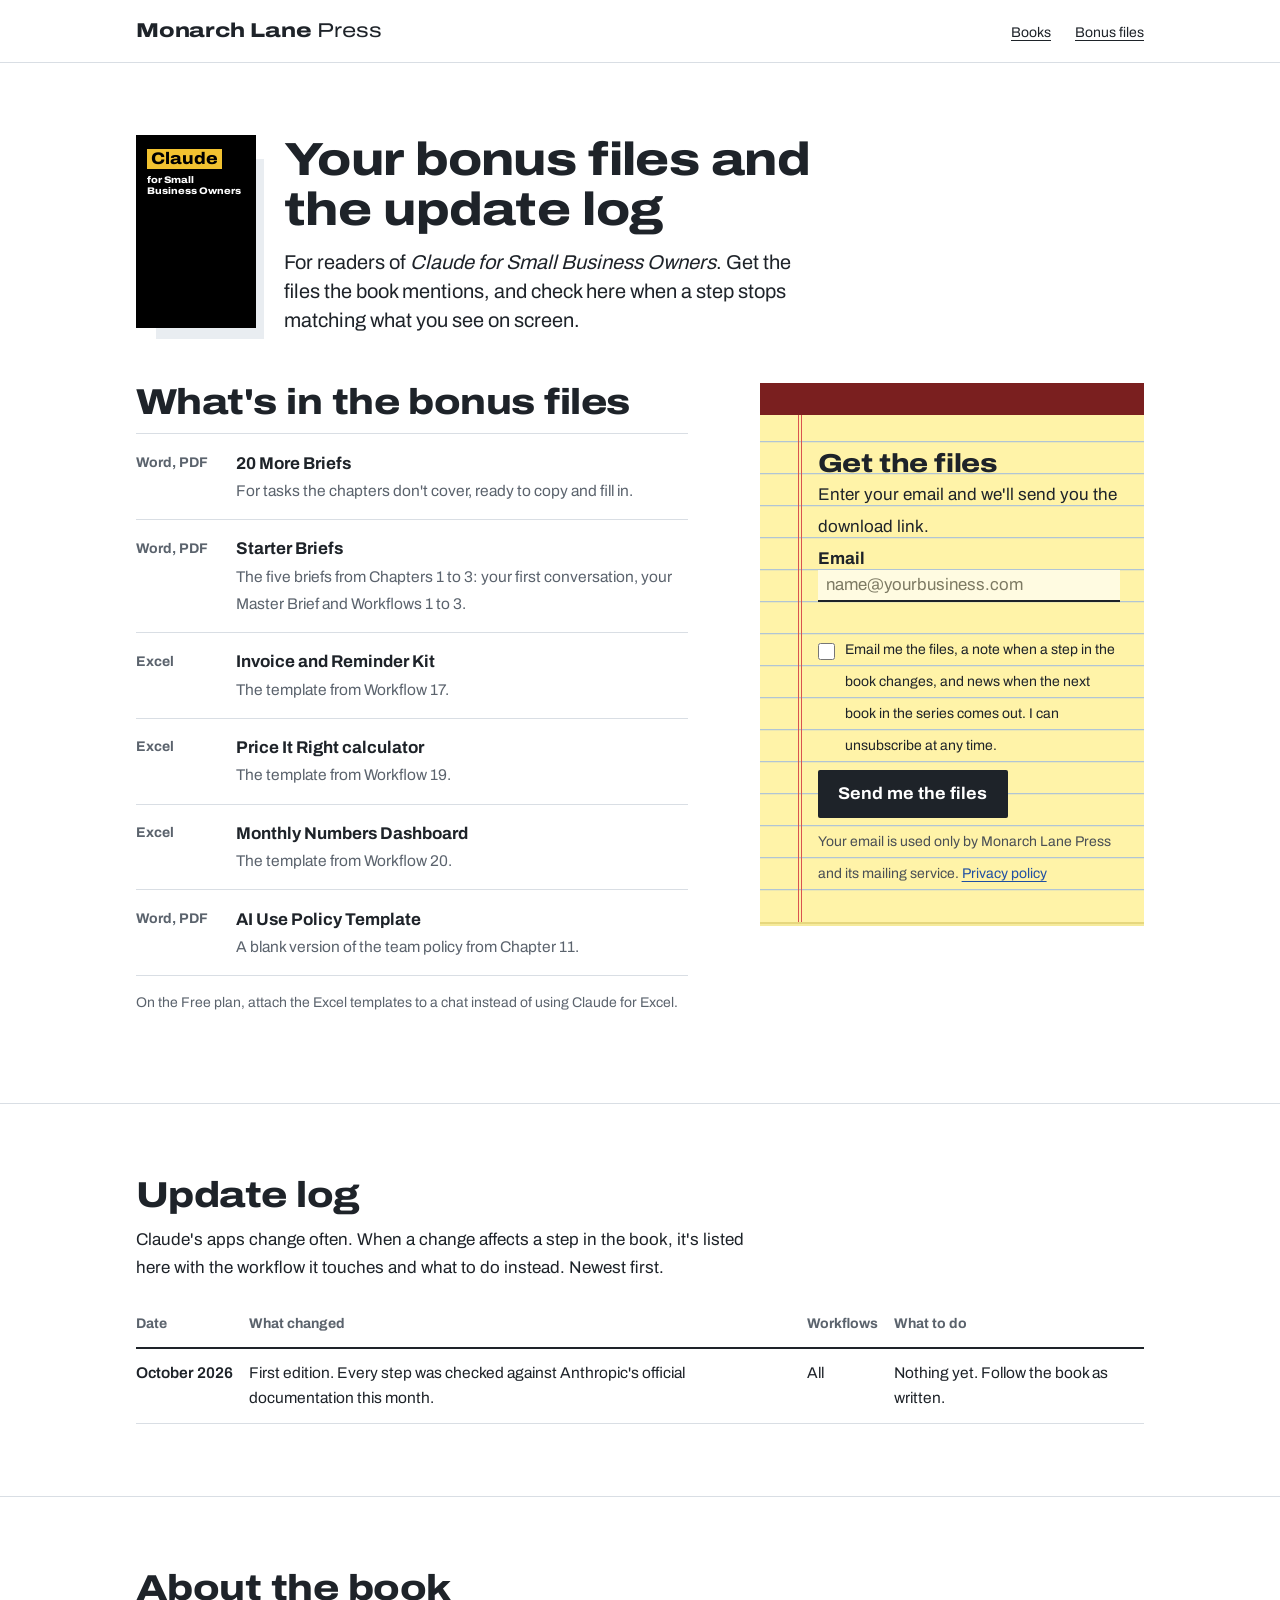
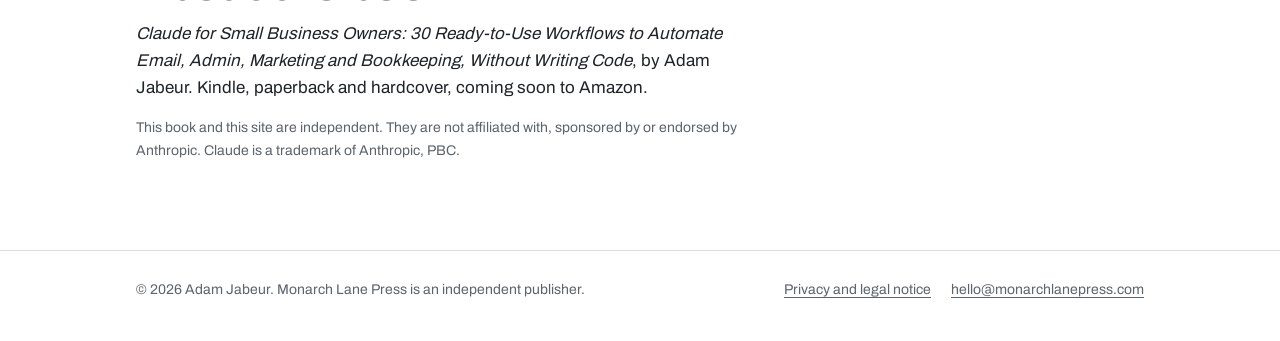
==== claude/index.html @ 0bfda78f "Publish the Monarch Lane Press website Home page, Book 1 page with bonus files sign-up and update lo" ====
<!doctype html>
<html lang="en">
<head>
  <meta charset="utf-8">
  <meta name="viewport" content="width=device-width, initial-scale=1">
  <title>Claude for Small Business Owners: bonus files and update log</title>
  <meta name="description" content="Free bonus files for readers of Claude for Small Business Owners: 20 more briefs, the starter briefs, three Excel templates and a team policy template. Plus the update log.">
  <link rel="icon" href="/favicon.svg" type="image/svg+xml">
  <link rel="preload" href="/assets/fonts/archivo-latin-wdth-normal.woff2" as="font" type="font/woff2" crossorigin>
  <link rel="stylesheet" href="/assets/site.css">
</head>
<body>
  <a class="skip" href="#main">Skip to content</a>

  <header class="masthead">
    <div class="wrap">
      <a class="wordmark" href="/">Monarch Lane <span>Press</span></a>
      <nav aria-label="Main">
        <a href="/#books">Books</a>
        <a href="/claude/" aria-current="page">Bonus files</a>
      </nav>
    </div>
  </header>

  <main id="main">
    <section>
      <div class="wrap">
        <div class="reader-head">
          <div class="cover small" aria-hidden="true">
            <span class="c-label">Claude</span>
            <span class="c-title">for Small Business Owners</span>
            <img src="/claude/cover.jpg" alt="" onerror="this.remove()">
          </div>
          <div>
            <h1>Your bonus files and the update log</h1>
            <p class="lede">For readers of <em>Claude for Small Business Owners</em>. Get the files the book mentions, and check here when a step stops matching what you see on screen.</p>
          </div>
        </div>

        <div class="reader">
          <div>
            <h2>What's in the bonus files</h2>
            <ul class="inside">
              <li>
                <span class="fmt">Word, PDF</span>
                <span><strong>20 More Briefs</strong><span class="desc">For tasks the chapters don't cover, ready to copy and fill in.</span></span>
              </li>
              <li>
                <span class="fmt">Word, PDF</span>
                <span><strong>Starter Briefs</strong><span class="desc">The five briefs from Chapters 1 to 3: your first conversation, your Master Brief and Workflows 1 to 3.</span></span>
              </li>
              <li>
                <span class="fmt">Excel</span>
                <span><strong>Invoice and Reminder Kit</strong><span class="desc">The template from Workflow 17.</span></span>
              </li>
              <li>
                <span class="fmt">Excel</span>
                <span><strong>Price It Right calculator</strong><span class="desc">The template from Workflow 19.</span></span>
              </li>
              <li>
                <span class="fmt">Excel</span>
                <span><strong>Monthly Numbers Dashboard</strong><span class="desc">The template from Workflow 20.</span></span>
              </li>
              <li>
                <span class="fmt">Word, PDF</span>
                <span><strong>AI Use Policy Template</strong><span class="desc">A blank version of the team policy from Chapter 11.</span></span>
              </li>
            </ul>
            <p class="small" style="margin-top:1rem">On the Free plan, attach the Excel templates to a chat instead of using Claude for Excel.</p>
          </div>

          <form class="pad" id="signup" data-signup data-label="Send me the files"
                data-done="Almost done. Open the email from Monarch Lane Press and click the confirmation link. Your files are one click away."
                novalidate>
            <div class="pad-top" aria-hidden="true"></div>
            <h2>Get the files</h2>
            <p>Enter your email and we'll send you the download link.</p>
            <label for="email">Email</label>
            <input id="email" type="email" name="email" autocomplete="email" required placeholder="name@yourbusiness.com">
            <label class="consent">
              <input type="checkbox" name="consent" required>
              <span>Email me the files, a note when a step in the book changes, and news when the next book in the series comes out. I can unsubscribe at any time.</span>
            </label>
            <div class="hp" aria-hidden="true">
              <label for="company">Company</label>
              <input id="company" type="text" name="company" tabindex="-1" autocomplete="off">
            </div>
            <button class="button" type="submit">Send me the files</button>
            <p class="msg" role="status" aria-live="polite"></p>
            <p class="fine">Your email is used only by Monarch Lane Press and its mailing service. <a href="/privacy/">Privacy policy</a></p>
          </form>
        </div>
      </div>
    </section>

    <section id="updates">
      <div class="wrap">
        <h2>Update log</h2>
        <p>Claude's apps change often. When a change affects a step in the book, it's listed here with the workflow it touches and what to do instead. Newest first.</p>
        <table class="log">
          <thead>
            <tr>
              <th scope="col">Date</th>
              <th scope="col">What changed</th>
              <th scope="col">Workflows</th>
              <th scope="col">What to do</th>
            </tr>
          </thead>
          <tbody>
            <tr>
              <td data-label="Date">October 2026</td>
              <td data-label="What changed">First edition. Every step was checked against Anthropic's official documentation this month.</td>
              <td data-label="Workflows">All</td>
              <td data-label="What to do">Nothing yet. Follow the book as written.</td>
            </tr>
          </tbody>
        </table>
      </div>
    </section>

    <section>
      <div class="wrap">
        <h2>About the book</h2>
        <p><em>Claude for Small Business Owners: 30 Ready-to-Use Workflows to Automate Email, Admin, Marketing and Bookkeeping, Without Writing Code</em>, by Adam Jabeur. Kindle, paperback and hardcover, coming soon to Amazon.</p>
        <p class="small">This book and this site are independent. They are not affiliated with, sponsored by or endorsed by Anthropic. Claude is a trademark of Anthropic, PBC.</p>
      </div>
    </section>
  </main>

  <footer class="footer">
    <div class="wrap">
      <p>&copy; 2026 Adam Jabeur. Monarch Lane Press is an independent publisher.</p>
      <nav aria-label="Footer">
        <a href="/privacy/">Privacy and legal notice</a>
        <a href="mailto:hello@monarchlanepress.com">hello@monarchlanepress.com</a>
      </nav>
    </div>
  </footer>
  <script src="/assets/signup.js" defer></script>
</body>
</html>
---- assets/site.css ----
/* Monarch Lane Press
   Palette: white page, graphite ink, ledger-blue links,
   and one loud object per page: the legal pad (sign-up) or the book cover. */

@font-face {
  font-family: "Archivo";
  font-style: normal;
  font-display: swap;
  font-weight: 100 900;
  font-stretch: 62% 125%;
  src: url("fonts/archivo-latin-wdth-normal.woff2") format("woff2-variations");
  unicode-range: U+0000-00FF, U+0131, U+0152-0153, U+02BB-02BC, U+02C6, U+02DA, U+02DC,
    U+0304, U+0308, U+0329, U+2000-206F, U+2074, U+20AC, U+2122, U+2191, U+2193, U+2212,
    U+2215, U+FEFF, U+FFFD;
}
@font-face {
  font-family: "Archivo";
  font-style: normal;
  font-display: swap;
  font-weight: 100 900;
  font-stretch: 62% 125%;
  src: url("fonts/archivo-latin-ext-wdth-normal.woff2") format("woff2-variations");
  unicode-range: U+0100-02AF, U+0304, U+0308, U+0329, U+1E00-1E9F, U+1EF2-1EFF, U+2020,
    U+20A0-20AB, U+20AD-20C0, U+2113, U+2C60-2C7F, U+A720-A7FF;
}

:root {
  --paper: #ffffff;
  --ink: #1e2329;
  --muted: #5b636d;
  --rule: #d9dee4;
  --link: #1f4fa3;
  --pad: #fff3a8;
  --pad-line: #9db9e0;
  --pad-margin: #d9534f;
  --cover: #000000;
  --gold: #f2c230;
  --focus: #1f4fa3;

  --step--1: 0.875rem;
  --step-0: 1.0625rem;
  --step-1: 1.25rem;
  --step-2: 1.625rem;
  --step-3: 2.25rem;
  --step-4: clamp(2.25rem, 1.4rem + 3.6vw, 3.75rem);

  --measure: 38rem;
  --gutter: clamp(1rem, 4vw, 2.5rem);
}

*,
*::before,
*::after {
  box-sizing: border-box;
}

html {
  -webkit-text-size-adjust: 100%;
}

body {
  margin: 0;
  background: var(--paper);
  color: var(--ink);
  font-family: "Archivo", "Helvetica Neue", Arial, sans-serif;
  font-size: var(--step-0);
  font-stretch: 100%;
  line-height: 1.6;
  font-weight: 400;
}

img {
  max-width: 100%;
  display: block;
}

a {
  color: var(--link);
  text-decoration-thickness: 1px;
  text-underline-offset: 0.18em;
}
a:hover {
  text-decoration-thickness: 2px;
}

:focus-visible {
  outline: 3px solid var(--focus);
  outline-offset: 3px;
}

.skip {
  position: absolute;
  left: -999px;
}
.skip:focus {
  left: var(--gutter);
  top: 0.5rem;
  background: var(--paper);
  padding: 0.5rem 0.75rem;
  z-index: 10;
}

.wrap {
  max-width: 68rem;
  margin: 0 auto;
  padding: 0 var(--gutter);
}

/* Masthead */

.masthead {
  border-bottom: 1px solid var(--rule);
}
.masthead .wrap {
  display: flex;
  align-items: baseline;
  justify-content: space-between;
  gap: 1rem;
  padding-top: 1.1rem;
  padding-bottom: 1.1rem;
  flex-wrap: wrap;
}
.wordmark {
  font-stretch: 125%;
  font-weight: 800;
  font-size: var(--step-1);
  letter-spacing: -0.01em;
  color: var(--ink);
  text-decoration: none;
  line-height: 1;
}
.wordmark span {
  font-weight: 400;
}
.masthead nav a {
  margin-left: 1.25rem;
  font-size: var(--step--1);
  color: var(--ink);
}
.masthead nav a:first-child {
  margin-left: 0;
}

/* Type */

h1,
h2,
h3 {
  font-stretch: 118%;
  font-weight: 800;
  letter-spacing: -0.015em;
  line-height: 1.08;
  margin: 0;
}
h1 {
  font-size: var(--step-4);
  max-width: 16ch;
  margin-bottom: 1rem;
}
h2 {
  font-size: var(--step-3);
  margin-bottom: 0.75rem;
}
h3 {
  font-size: var(--step-1);
  font-stretch: 110%;
  line-height: 1.2;
}
p {
  margin: 0 0 1rem;
  max-width: var(--measure);
}
.lede {
  font-size: var(--step-1);
  line-height: 1.45;
  color: var(--ink);
  max-width: 34rem;
}
.small {
  font-size: var(--step--1);
  color: var(--muted);
}

section {
  padding: clamp(2.5rem, 6vw, 4.5rem) 0;
}
section + section {
  border-top: 1px solid var(--rule);
}

/* Hero (home) */

.hero {
  display: grid;
  grid-template-columns: minmax(0, 1fr) auto;
  gap: clamp(2rem, 6vw, 5rem);
  align-items: center;
}
.hero h1 {
  margin-bottom: 1.25rem;
}

/* Book cover: CSS rendering, replaced by the real cover image when it loads */

.cover {
  position: relative;
  width: clamp(11rem, 26vw, 16rem);
  aspect-ratio: 5 / 8;
  background: var(--cover);
  color: #fff;
  padding: 1.75rem 1.5rem;
  display: flex;
  text-decoration: none;
  flex-direction: column;
  box-shadow: 0 1px 0 #000, 14px 18px 0 -6px #e9edf1;
  flex-shrink: 0;
}
.cover .c-label {
  align-self: flex-start;
  background: var(--gold);
  color: #000;
  font-stretch: 112%;
  font-weight: 800;
  font-size: clamp(1.6rem, 3.6vw, 2.3rem);
  line-height: 1;
  padding: 0.12em 0.22em 0.1em;
  margin-bottom: 0.35em;
}
.cover .c-title {
  font-stretch: 112%;
  font-weight: 800;
  font-size: clamp(0.95rem, 1.9vw, 1.2rem);
  line-height: 1.1;
}
.cover .c-sub {
  margin-top: 0.9em;
  font-size: clamp(0.55rem, 1vw, 0.68rem);
  line-height: 1.35;
  color: #a7adb4;
}
.cover .c-author {
  margin-top: auto;
  font-size: clamp(0.6rem, 1.1vw, 0.75rem);
  font-weight: 600;
  letter-spacing: 0.02em;
}
.cover img {
  position: absolute;
  inset: 0;
  width: 100%;
  height: 100%;
  object-fit: cover;
}
.cover.small {
  width: 7.5rem;
  padding: 0.85rem 0.7rem;
}
.cover.small .c-label {
  font-size: 1.05rem;
}
.cover.small .c-title {
  font-size: 0.6rem;
}
.cover.small .c-sub,
.cover.small .c-author {
  display: none;
}

/* Book list (home) */

.books {
  list-style: none;
  padding: 0;
  margin: 1.5rem 0 0;
}
.book {
  display: grid;
  grid-template-columns: 7.5rem minmax(0, 1fr);
  gap: 1.75rem;
  padding: 1.75rem 0;
  border-top: 1px solid var(--rule);
}
.book:first-child {
  border-top: 0;
  padding-top: 0.5rem;
}
.book h3 {
  margin-bottom: 0.35rem;
}
.book .status {
  font-size: var(--step--1);
  color: var(--muted);
  margin-bottom: 0.6rem;
}
.book .actions a {
  margin-right: 1.25rem;
  font-weight: 600;
}
.slot {
  width: 7.5rem;
  aspect-ratio: 5 / 8;
  border: 1.5px dashed #b9c1ca;
}

/* Buttons */

.button {
  display: inline-block;
  background: var(--ink);
  color: #fff;
  border: 0;
  font: inherit;
  font-weight: 700;
  font-stretch: 105%;
  padding: 0.8rem 1.3rem;
  cursor: pointer;
  text-decoration: none;
  border-radius: 2px;
}
.button:hover {
  background: #000;
}
.button[disabled] {
  opacity: 0.55;
  cursor: not-allowed;
}

/* The legal pad: the sign-up form.
   Everything inside sits on a 2rem grid, so each line of text rests on a rule. */

.pad {
  --line: 2rem;
  --drop: 0.3rem; /* how far the rule sits above the bottom of each line box */
  position: relative;
  background-color: var(--pad);
  background-image: repeating-linear-gradient(
    to bottom,
    transparent 0,
    transparent calc(var(--line) - 1px),
    var(--pad-line) calc(var(--line) - 1px),
    var(--pad-line) var(--line)
  );
  background-position: 0 calc(var(--drop) * -1);
  padding: 0 1.5rem var(--line) 3.6rem;
  line-height: var(--line);
  box-shadow: 0 2px 0 #e6d77f, 0 4px 0 #f6eb9c;
}
.pad::before {
  /* the red double margin line */
  content: "";
  position: absolute;
  top: var(--line);
  bottom: 0;
  left: 2.4rem;
  width: 4px;
  border-left: 1px solid var(--pad-margin);
  border-right: 1px solid var(--pad-margin);
}
.pad .pad-top {
  height: var(--line);
  margin: 0 -1.5rem var(--line) -3.6rem;
  background: #7a1f1f;
}
.pad h2 {
  font-size: var(--step-2);
  line-height: var(--line);
  margin: 0;
}
.pad p {
  line-height: var(--line);
  margin: 0;
}
.pad label {
  display: block;
  font-weight: 700;
}
.pad input[type="email"] {
  display: block;
  width: 100%;
  height: var(--line);
  margin: calc(var(--drop) * -1) 0 var(--drop);
  font: inherit;
  font-size: 1.05rem;
  padding: 0 0.5rem;
  border: 0;
  border-bottom: 2px solid var(--ink);
  background: #fffbe1;
  color: var(--ink);
  border-radius: 0;
}
.pad input[type="email"]::placeholder {
  color: #7d7a63;
}
.pad .consent {
  display: grid;
  grid-template-columns: auto 1fr;
  column-gap: 0.6rem;
  align-items: start;
  font-weight: 400;
  font-size: var(--step--1);
  line-height: var(--line);
  margin: var(--line) 0 0;
}
.pad .consent input {
  width: 1.1rem;
  height: 1.1rem;
  margin: 0.55rem 0 0;
  accent-color: var(--ink);
}
.pad .hp {
  position: absolute;
  left: -9999px;
}
.pad .button {
  line-height: var(--line);
  padding: 0.5rem 1.3rem;
  margin: 0.5rem 0;
}
.pad .msg {
  font-weight: 700;
}
.pad .msg:empty {
  display: none;
}
.pad .fine {
  font-size: var(--step--1);
  color: #4a4f55;
}

/* Reader page layout */

.reader {
  display: grid;
  grid-template-columns: minmax(0, 1fr) minmax(0, 24rem);
  gap: clamp(2rem, 6vw, 4.5rem);
  align-items: start;
}
.reader-head {
  display: flex;
  gap: 1.75rem;
  align-items: flex-start;
  margin-bottom: 2rem;
}
.reader-head h1 {
  font-size: clamp(1.9rem, 1.3rem + 2.4vw, 2.9rem);
  max-width: 18ch;
  margin-bottom: 0.75rem;
}

.inside {
  list-style: none;
  padding: 0;
  margin: 0;
  max-width: var(--measure);
}
.inside li {
  display: grid;
  grid-template-columns: 5.25rem minmax(0, 1fr);
  gap: 1rem;
  padding: 0.95rem 0;
  border-top: 1px solid var(--rule);
}
.inside li:last-child {
  border-bottom: 1px solid var(--rule);
}
.inside .fmt {
  font-size: var(--step--1);
  font-weight: 700;
  color: var(--muted);
  padding-top: 0.15rem;
}
.inside strong {
  display: block;
  font-weight: 700;
}
.inside span.desc {
  color: var(--muted);
  font-size: 0.97rem;
}

/* Update log */

.log {
  width: 100%;
  border-collapse: collapse;
  font-size: 0.97rem;
  margin-top: 1.25rem;
}
.log th,
.log td {
  text-align: left;
  vertical-align: top;
  padding: 0.75rem 1rem 0.75rem 0;
  border-bottom: 1px solid var(--rule);
}
.log th {
  font-weight: 700;
  font-size: var(--step--1);
  color: var(--muted);
  border-bottom: 2px solid var(--ink);
}
.log td:first-child {
  white-space: nowrap;
  font-weight: 600;
}

/* Downloads page */

.downloads {
  list-style: none;
  padding: 0;
  margin: 1.5rem 0 0;
  max-width: 42rem;
}
.downloads li {
  display: flex;
  justify-content: space-between;
  gap: 1rem;
  align-items: baseline;
  padding: 1rem 0;
  border-top: 1px solid var(--rule);
}
.downloads li:last-child {
  border-bottom: 1px solid var(--rule);
}
.downloads a {
  font-weight: 700;
  white-space: nowrap;
}
.downloads .dl {
  display: flex;
  gap: 1.25rem;
  flex-shrink: 0;
}

/* Prose pages */

.prose h2 {
  font-size: var(--step-2);
  margin: 2.25rem 0 0.6rem;
}
.prose ul {
  max-width: var(--measure);
  padding-left: 1.2rem;
}
.prose li {
  margin-bottom: 0.4rem;
}

/* Footer */

.footer {
  border-top: 1px solid var(--rule);
  padding: 1.75rem 0 2.5rem;
  font-size: var(--step--1);
  color: var(--muted);
}
.footer .wrap {
  display: flex;
  flex-wrap: wrap;
  gap: 0.5rem 2rem;
  justify-content: space-between;
}
.footer p {
  margin: 0;
}
.footer a {
  color: var(--muted);
}
.footer nav {
  display: flex;
  flex-wrap: wrap;
  gap: 0.25rem 1.25rem;
}

/* Small screens */

@media (max-width: 760px) {
  .hero {
    grid-template-columns: 1fr;
  }
  .hero .cover {
    order: -1;
    width: 11rem;
  }
  .reader {
    grid-template-columns: 1fr;
  }
  .reader .pad {
    order: -1; /* on phones, the sign-up comes before the file list */
  }
  .reader-head .cover {
    display: none;
  }
  .book {
    grid-template-columns: 5.5rem minmax(0, 1fr);
    gap: 1.1rem;
  }
  .cover.small,
  .slot {
    width: 5.5rem;
  }
  .cover.small .c-label {
    font-size: 0.8rem;
  }
  .cover.small .c-title {
    font-size: 0.45rem;
  }
  .log thead {
    display: none;
  }
  .log,
  .log tbody,
  .log tr,
  .log td {
    display: block;
  }
  .log tr {
    border-bottom: 1px solid var(--rule);
    padding: 0.6rem 0;
  }
  .log td {
    border: 0;
    padding: 0.15rem 0;
  }
  .log td[data-label]::before {
    content: attr(data-label) ": ";
    font-weight: 700;
    color: var(--muted);
  }
  .pad {
    padding-left: 2.9rem;
    padding-right: 1.1rem;
  }
  .pad::before {
    left: 1.9rem;
  }
  .pad .pad-top {
    margin-left: -2.9rem;
    margin-right: -1.1rem;
  }
}

@media (prefers-reduced-motion: reduce) {
  * {
    transition: none !important;
    animation: none !important;
  }
}
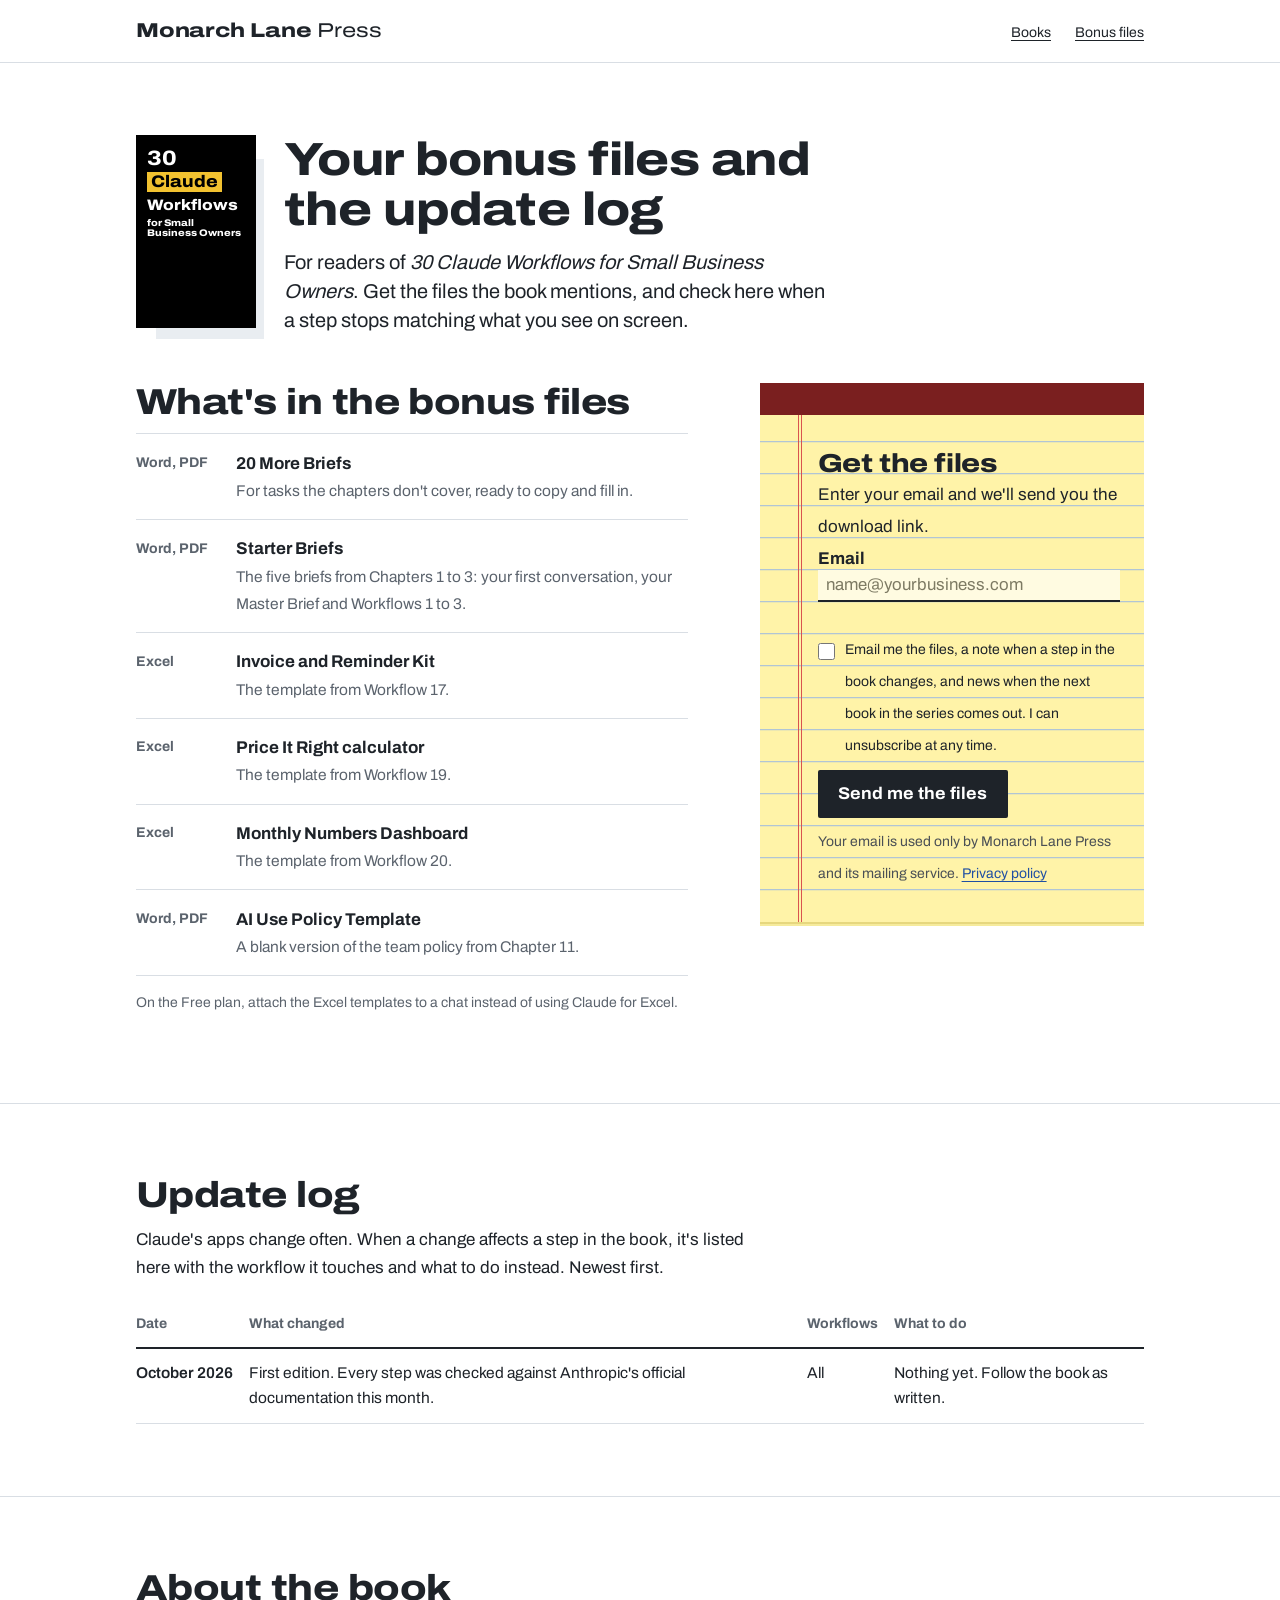
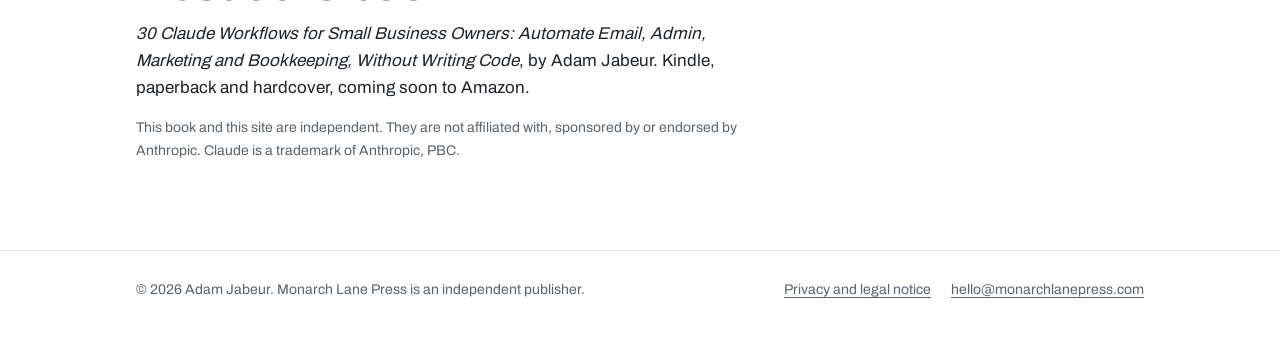
==== commit 2ba3e19e: "Use the new book title and add the Excel templates Rename the book to 30 Claude Workflows for Small " ====
--- a/claude/index.html
+++ b/claude/index.html
@@ -3,8 +3,8 @@
 <head>
   <meta charset="utf-8">
   <meta name="viewport" content="width=device-width, initial-scale=1">
-  <title>Claude for Small Business Owners: bonus files and update log</title>
-  <meta name="description" content="Free bonus files for readers of Claude for Small Business Owners: 20 more briefs, the starter briefs, three Excel templates and a team policy template. Plus the update log.">
+  <title>30 Claude Workflows for Small Business Owners: bonus files and update log</title>
+  <meta name="description" content="Free bonus files for readers of 30 Claude Workflows for Small Business Owners: 20 more briefs, the starter briefs, three Excel templates and a team policy template. Plus the update log.">
   <link rel="icon" href="/favicon.svg" type="image/svg+xml">
   <link rel="preload" href="/assets/fonts/archivo-latin-wdth-normal.woff2" as="font" type="font/woff2" crossorigin>
   <link rel="stylesheet" href="/assets/site.css">
@@ -27,13 +27,15 @@
       <div class="wrap">
         <div class="reader-head">
           <div class="cover small" aria-hidden="true">
+            <span class="c-num">30</span>
             <span class="c-label">Claude</span>
+            <span class="c-big">Workflows</span>
             <span class="c-title">for Small Business Owners</span>
             <img src="/claude/cover.jpg" alt="" onerror="this.remove()">
           </div>
           <div>
             <h1>Your bonus files and the update log</h1>
-            <p class="lede">For readers of <em>Claude for Small Business Owners</em>. Get the files the book mentions, and check here when a step stops matching what you see on screen.</p>
+            <p class="lede">For readers of <em>30 Claude Workflows for Small Business Owners</em>. Get the files the book mentions, and check here when a step stops matching what you see on screen.</p>
           </div>
         </div>
 
@@ -121,7 +123,7 @@
     <section>
       <div class="wrap">
         <h2>About the book</h2>
-        <p><em>Claude for Small Business Owners: 30 Ready-to-Use Workflows to Automate Email, Admin, Marketing and Bookkeeping, Without Writing Code</em>, by Adam Jabeur. Kindle, paperback and hardcover, coming soon to Amazon.</p>
+        <p><em>30 Claude Workflows for Small Business Owners: Automate Email, Admin, Marketing and Bookkeeping, Without Writing Code</em>, by Adam Jabeur. Kindle, paperback and hardcover, coming soon to Amazon.</p>
         <p class="small">This book and this site are independent. They are not affiliated with, sponsored by or endorsed by Anthropic. Claude is a trademark of Anthropic, PBC.</p>
       </div>
     </section>
--- a/assets/site.css
+++ b/assets/site.css
@@ -215,6 +215,20 @@
   box-shadow: 0 1px 0 #000, 14px 18px 0 -6px #e9edf1;
   flex-shrink: 0;
 }
+.cover .c-num {
+  font-stretch: 112%;
+  font-weight: 800;
+  font-size: clamp(2rem, 4.6vw, 3rem);
+  line-height: 0.95;
+  margin-bottom: 0.15em;
+}
+.cover .c-big {
+  font-stretch: 112%;
+  font-weight: 800;
+  font-size: clamp(1.45rem, 3.2vw, 2.1rem);
+  line-height: 1;
+  margin-bottom: 0.3em;
+}
 .cover .c-label {
   align-self: flex-start;
   background: var(--gold);
@@ -260,6 +274,12 @@
 }
 .cover.small .c-title {
   font-size: 0.6rem;
+}
+.cover.small .c-num {
+  font-size: 1.3rem;
+}
+.cover.small .c-big {
+  font-size: 0.95rem;
 }
 .cover.small .c-sub,
 .cover.small .c-author {
@@ -606,6 +626,12 @@
   .cover.small .c-title {
     font-size: 0.45rem;
   }
+  .cover.small .c-num {
+    font-size: 0.95rem;
+  }
+  .cover.small .c-big {
+    font-size: 0.7rem;
+  }
   .log thead {
     display: none;
   }
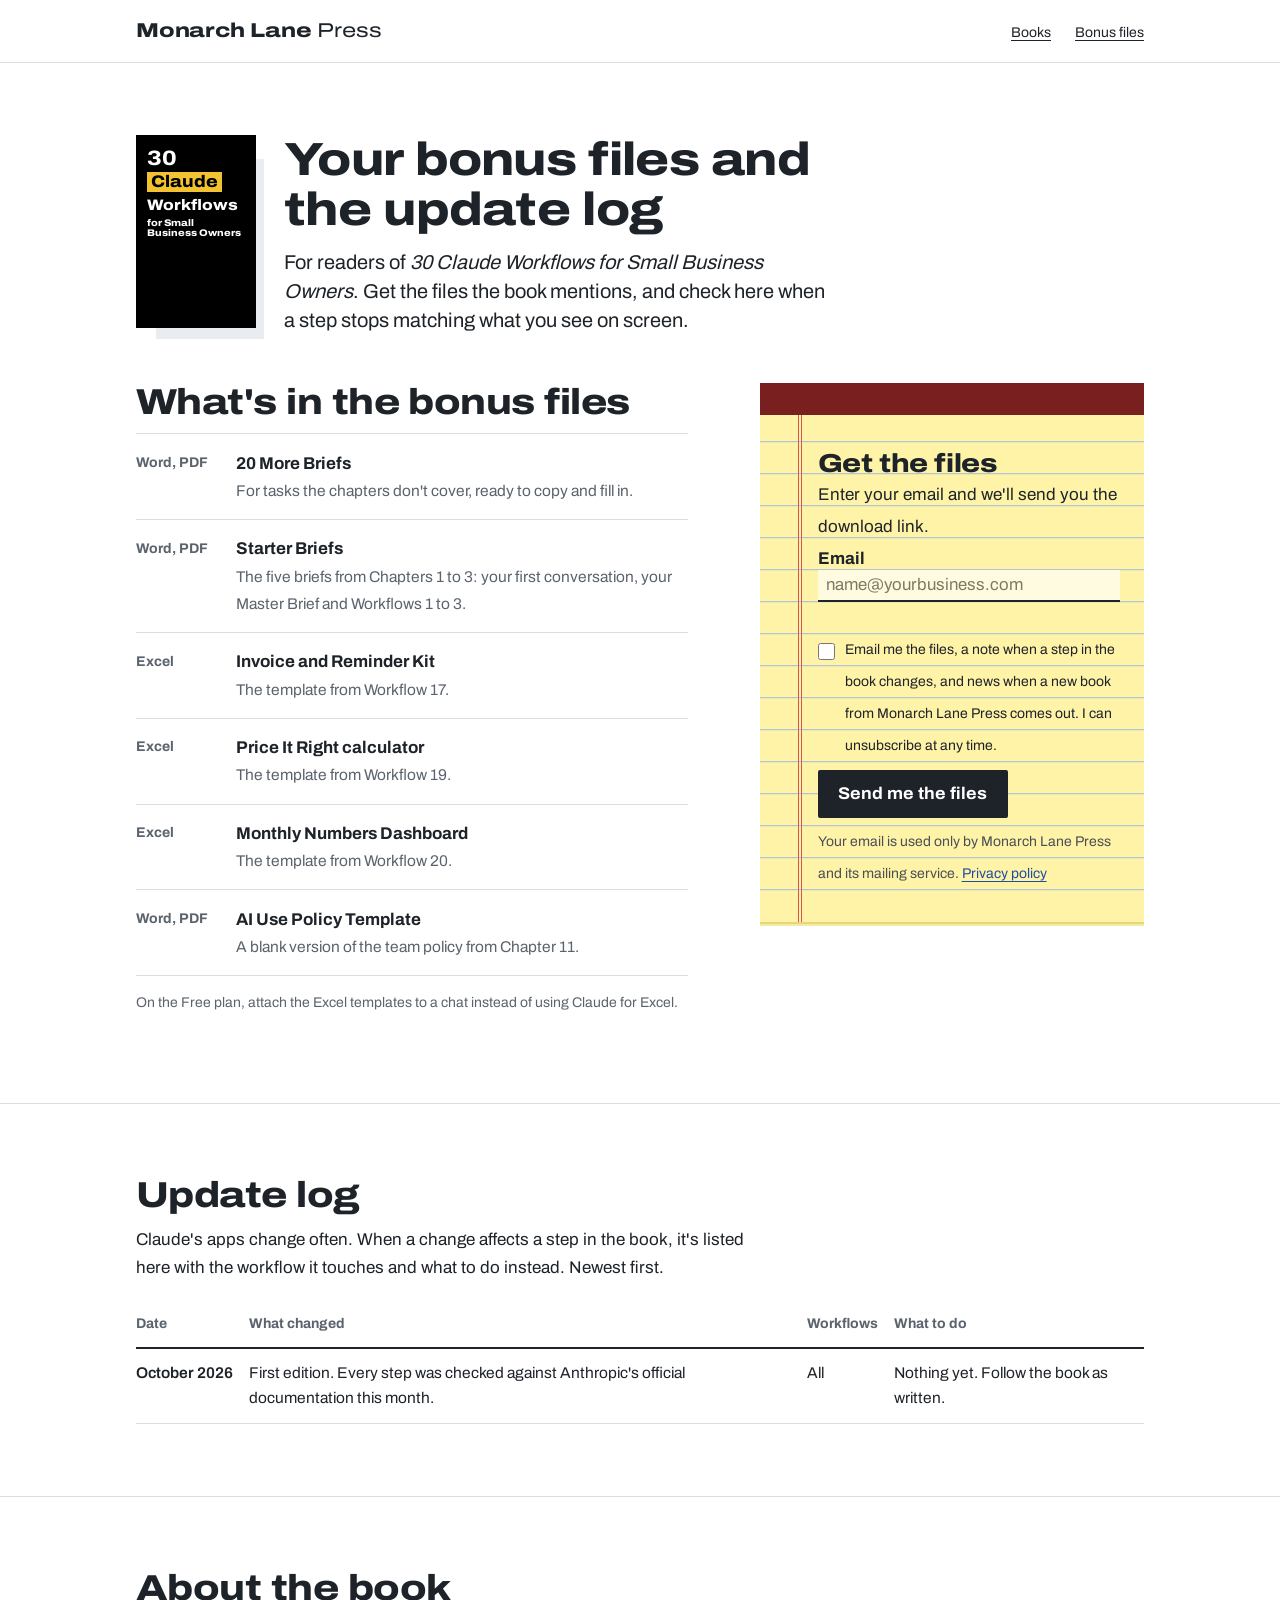
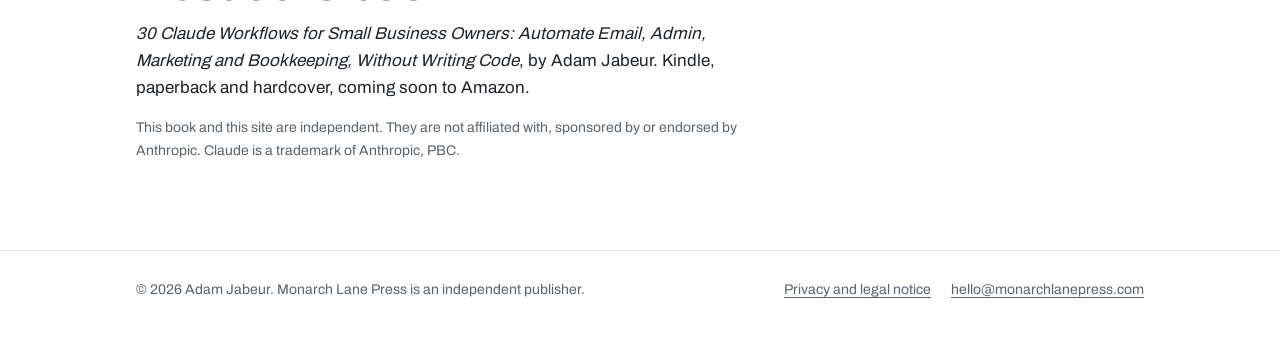
==== commit 987525e2: "Homepage for all Monarch Lane Press books; drop Excel book; broaden signup consent Co-Authored-By: C" ====
--- a/claude/index.html
+++ b/claude/index.html
@@ -72,7 +72,7 @@
           </div>
 
           <form class="pad" id="signup" data-signup data-label="Send me the files"
-                data-done="Almost done. Open the email from Monarch Lane Press and click the confirmation link. Your files are one click away."
+                data-done="Almost done. Open the email from Monarch Lane Press (hello@monarchlanepress.com) and click the confirmation link. Your files are one click away. Nothing after a few minutes? Check your spam or promotions folder."
                 novalidate>
             <div class="pad-top" aria-hidden="true"></div>
             <h2>Get the files</h2>
@@ -81,7 +81,7 @@
             <input id="email" type="email" name="email" autocomplete="email" required placeholder="name@yourbusiness.com">
             <label class="consent">
               <input type="checkbox" name="consent" required>
-              <span>Email me the files, a note when a step in the book changes, and news when the next book in the series comes out. I can unsubscribe at any time.</span>
+              <span>Email me the files, a note when a step in the book changes, and news when a new book from Monarch Lane Press comes out. I can unsubscribe at any time.</span>
             </label>
             <div class="hp" aria-hidden="true">
               <label for="company">Company</label>
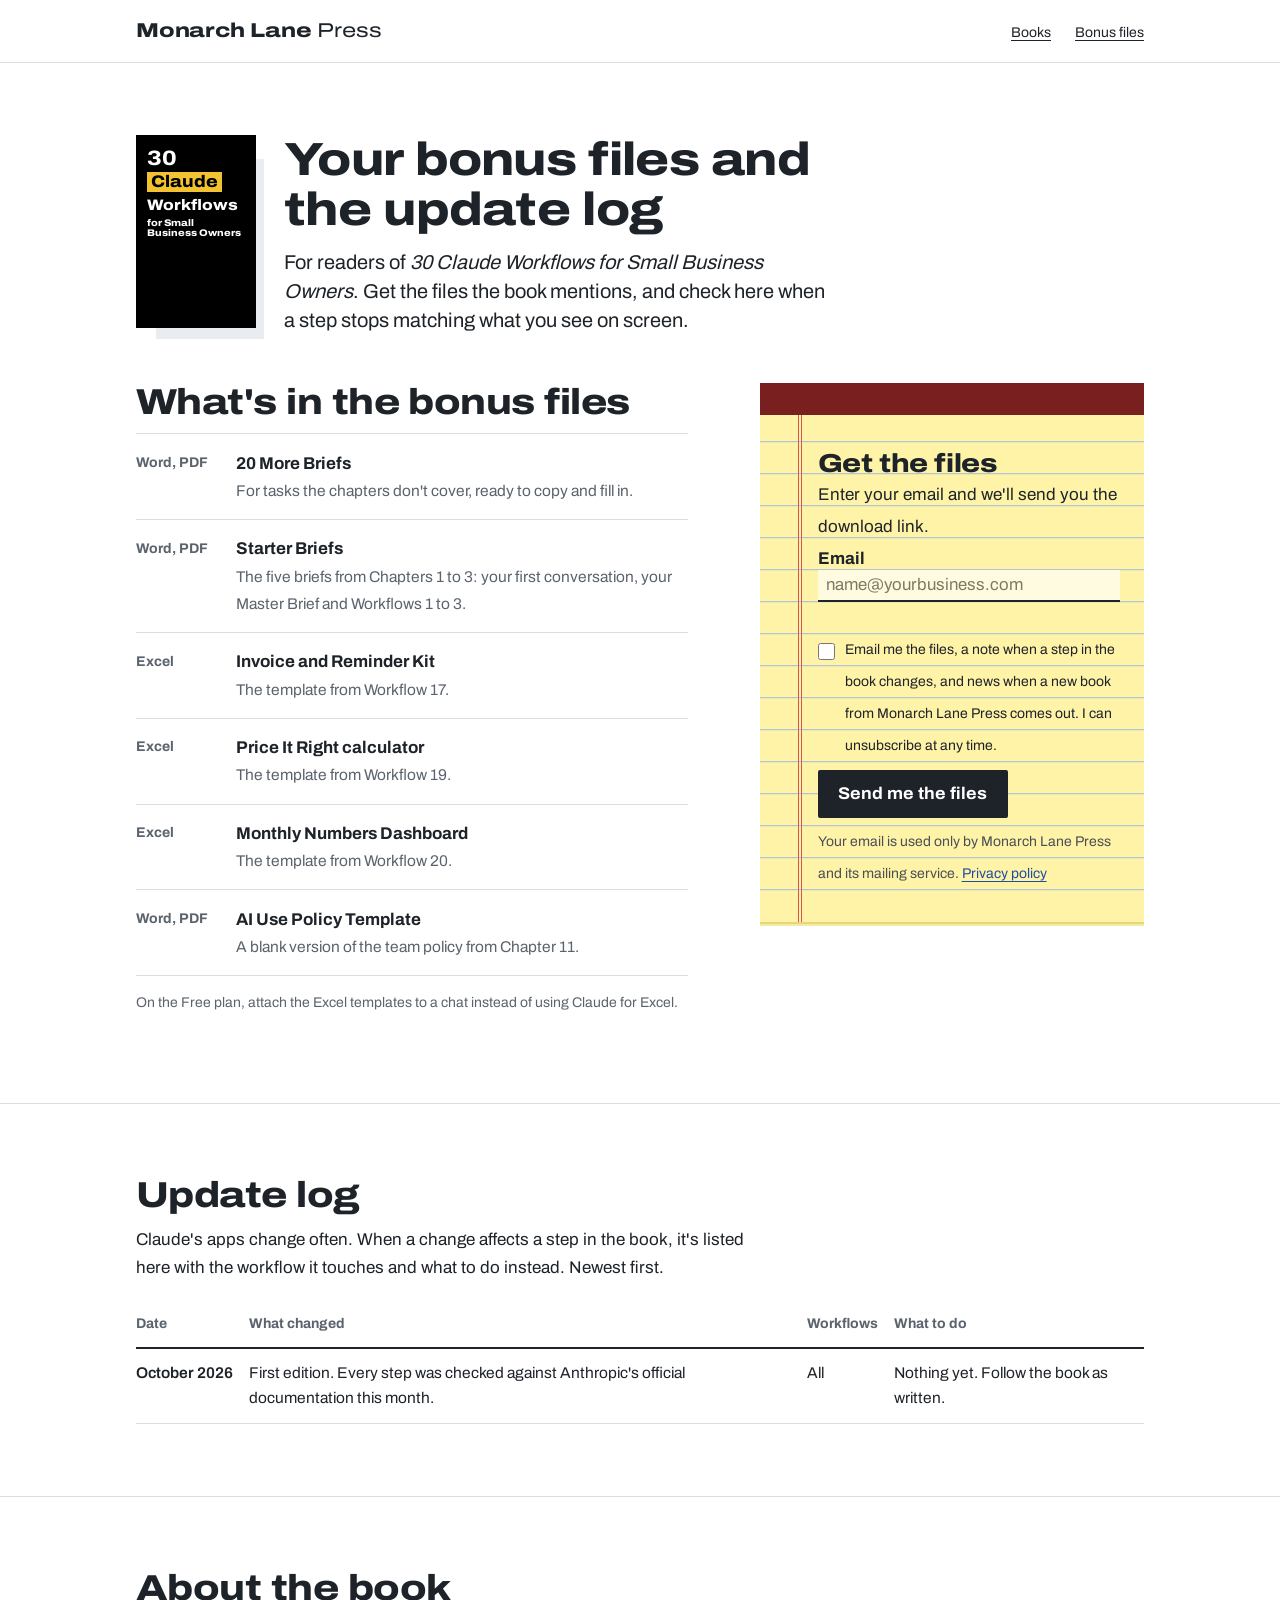
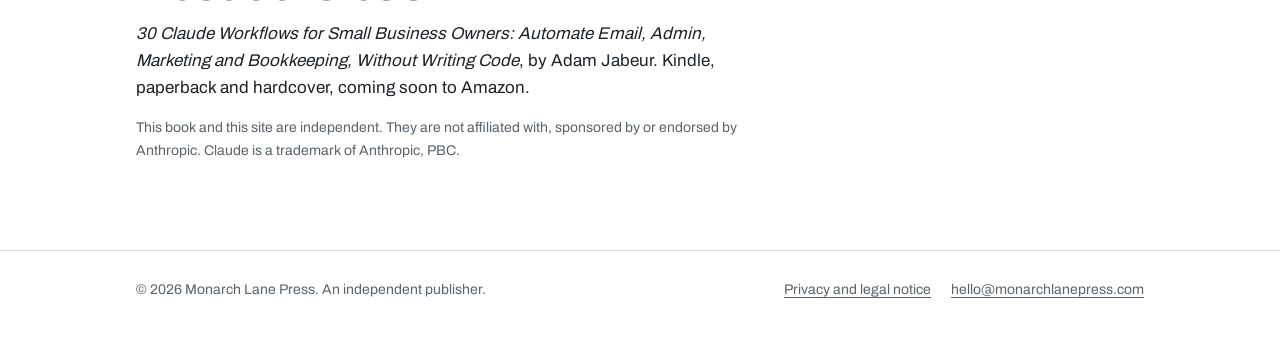
==== commit 8ea8e97f: "Copyright notices in the name of Monarch Lane Press Co-Authored-By: Claude Opus 5.5 <noreply@anthrop" ====
--- a/claude/index.html
+++ b/claude/index.html
@@ -131,7 +131,7 @@
 
   <footer class="footer">
     <div class="wrap">
-      <p>&copy; 2026 Adam Jabeur. Monarch Lane Press is an independent publisher.</p>
+      <p>&copy; 2026 Monarch Lane Press. An independent publisher.</p>
       <nav aria-label="Footer">
         <a href="/privacy/">Privacy and legal notice</a>
         <a href="mailto:hello@monarchlanepress.com">hello@monarchlanepress.com</a>
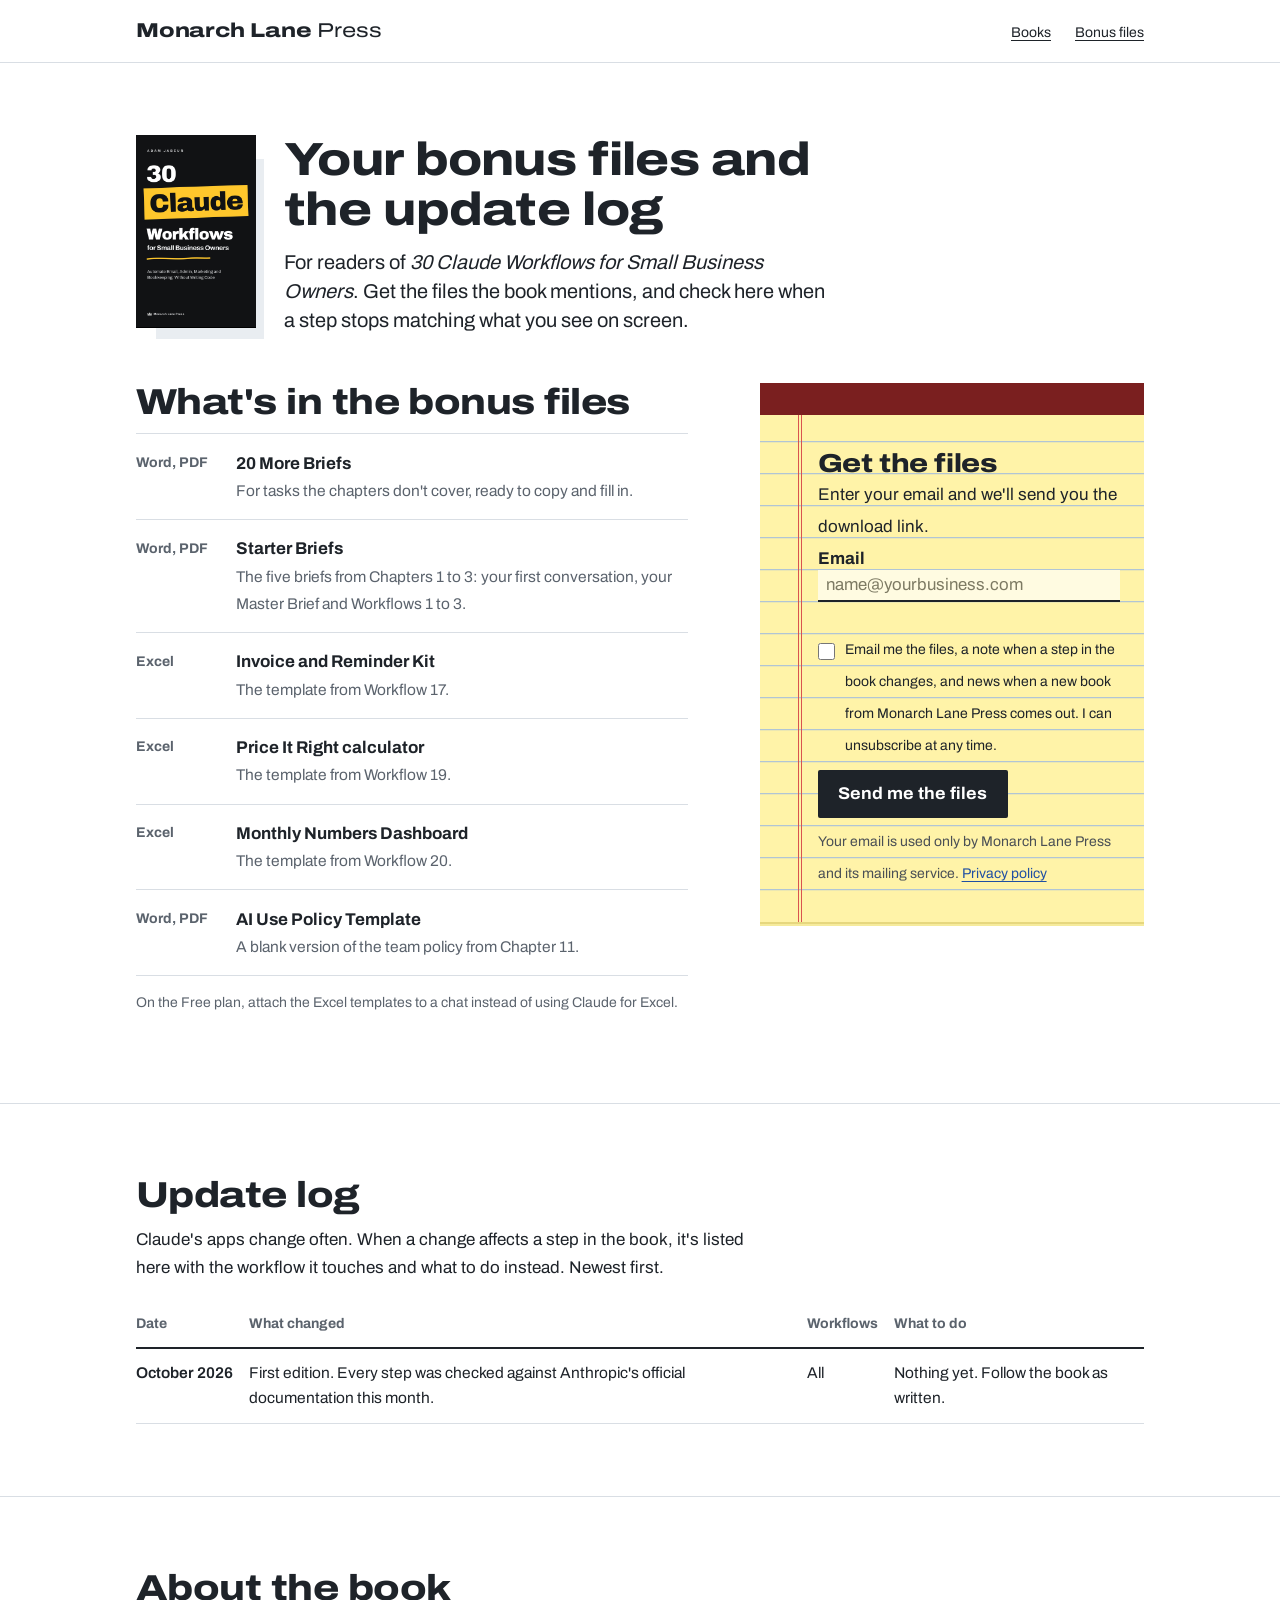
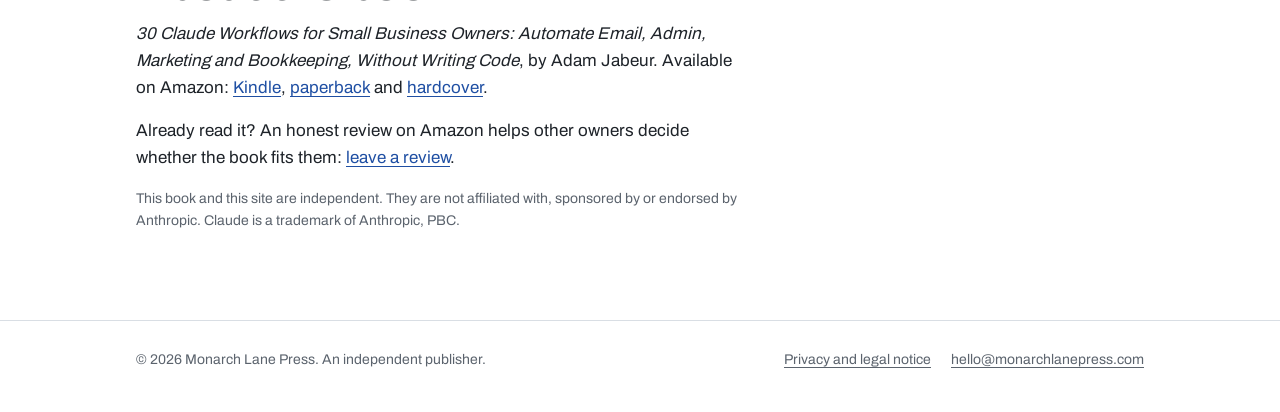
==== commit 75c9cb79: "Book 1 is live: Amazon links, cover image and review link Co-Authored-By: Claude Opus 5.5 <noreply@a" ====
--- a/claude/index.html
+++ b/claude/index.html
@@ -123,7 +123,8 @@
     <section>
       <div class="wrap">
         <h2>About the book</h2>
-        <p><em>30 Claude Workflows for Small Business Owners: Automate Email, Admin, Marketing and Bookkeeping, Without Writing Code</em>, by Adam Jabeur. Kindle, paperback and hardcover, coming soon to Amazon.</p>
+        <p><em>30 Claude Workflows for Small Business Owners: Automate Email, Admin, Marketing and Bookkeeping, Without Writing Code</em>, by Adam Jabeur. Available on Amazon: <a href="https://www.amazon.com/dp/B0HN92LXKD" rel="noopener">Kindle</a>, <a href="https://www.amazon.com/dp/B0HN8VG4XS" rel="noopener">paperback</a> and <a href="https://www.amazon.com/dp/B0HN99PG1S" rel="noopener">hardcover</a>.</p>
+        <p>Already read it? An honest review on Amazon helps other owners decide whether the book fits them: <a href="https://www.amazon.com/review/create-review?asin=B0HN92LXKD" rel="noopener">leave a review</a>.</p>
         <p class="small">This book and this site are independent. They are not affiliated with, sponsored by or endorsed by Anthropic. Claude is a trademark of Anthropic, PBC.</p>
       </div>
     </section>
